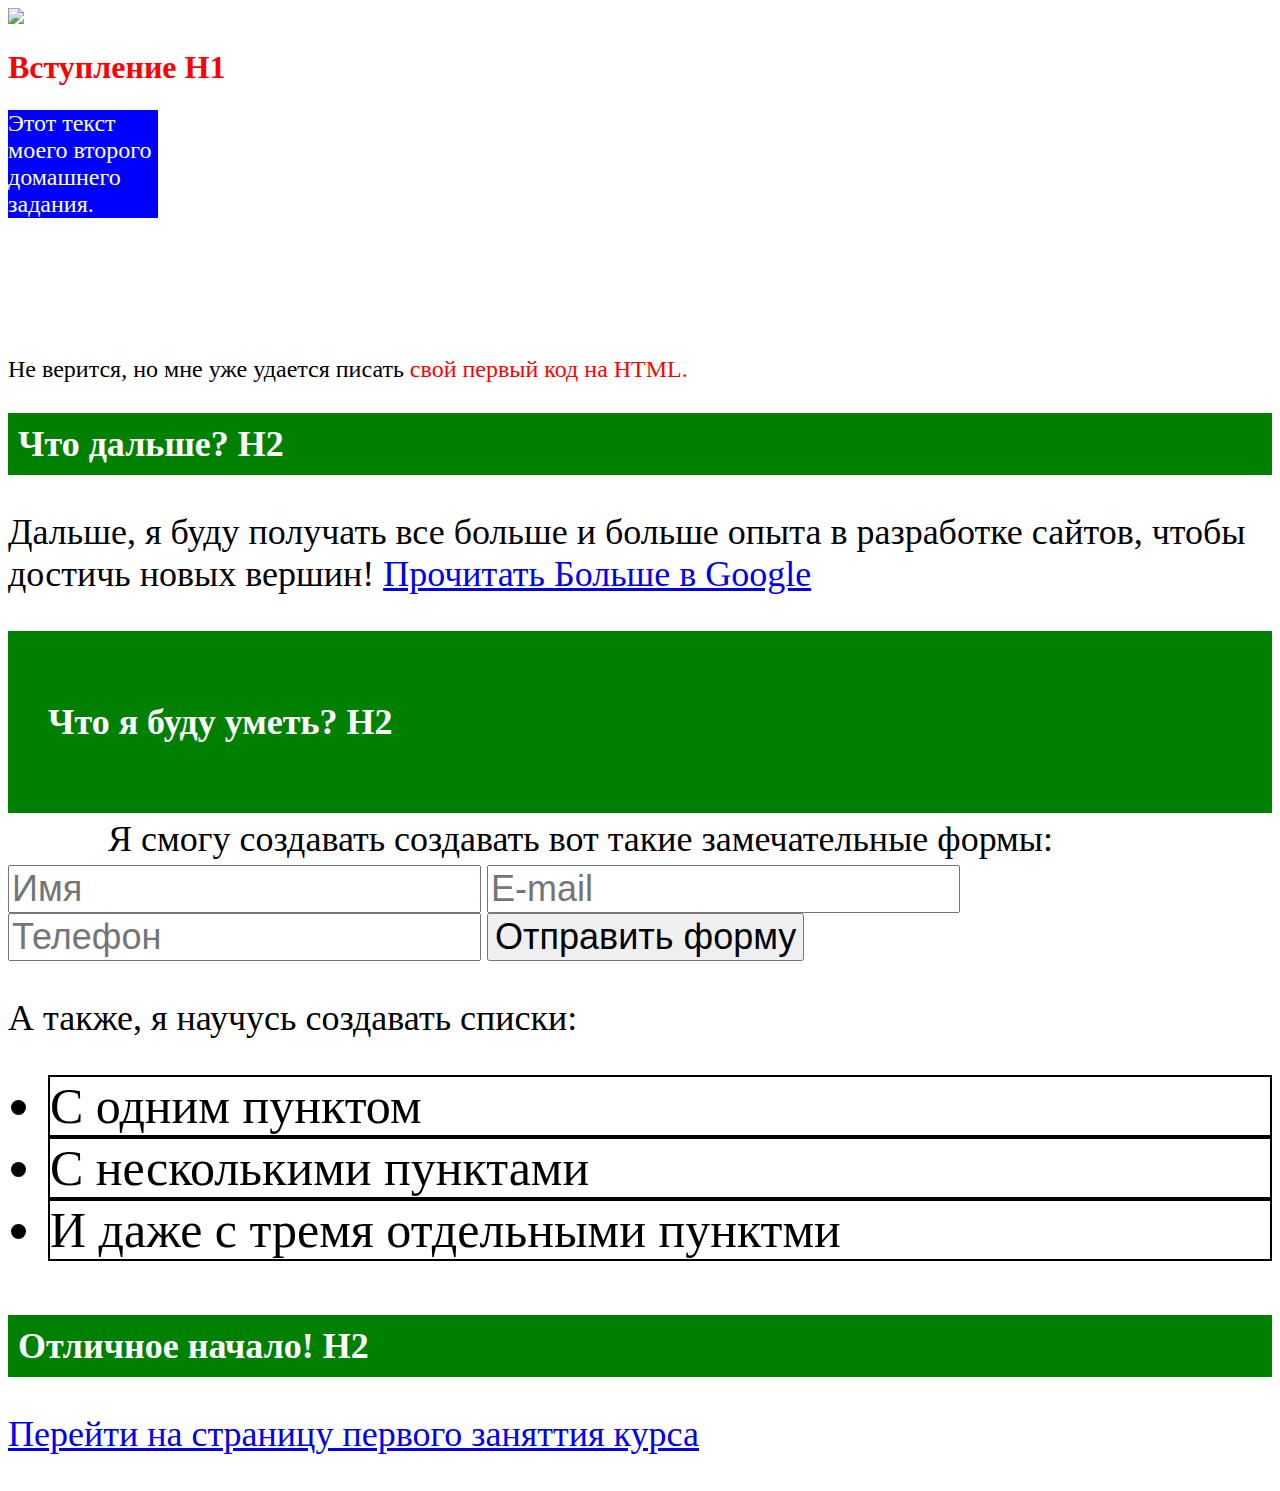
==== index.html @ b630ac78 "Add files via upload" ====
<!DOCTYPE html>
<html>
<head>
    <meta charset='utf-8'>
    <title>Page Title</title>
    <link rel="stylesheet" href="main.css">
</head>
<body>
<header>
<div class="head">
    <img src="https://wayup.in/courses/course10/lesson2/logo.jpg">
    <h1>Вступление H1</h1>
</div>
    <p class="text_p">
        Этот текст моего второго домашнего задания.
    </p>
    <br><br><br><br><br>
    <p>
        Не верится, но мне уже удается писать 
        <class class="text_p_2">
            свой первый код на HTML.
        </class></p>
</header>
<section>
    <h2>
        Что дальше? H2 
    </h2>
    <p>
        Дальше, я буду получать все больше и больше опыта в разработке сайтов, чтобы достичь новых вершин! 
        <a href="https://www.google.com">
            Прочитать Больше в Google
        </a></p>
<div class="block_H2">
    <h2>
        Что я буду уметь? H2
    </h2>
</div>
<div>
    <p class="text_p_3">
        Я смогу создавать создавать вот такие замечательные формы:
    </p>
    <form action="#">
    <input type="text" placeholder="Имя">
    <input type="email" placeholder="E-mail">
    <input type="tel" placeholder="Телефон">
    <button type="submit">Отправить форму</button>
    </form>
</div>
<div>
    <p>А также, я научусь создавать списки:</p>
    <table>
        <ul>
            <li>
                С одним пунктом
            </li>
            <li>
                С несколькими пунктами
            </li>
            <li>
                И даже с тремя отдельными пунктми
            </li>
        </ul>
    </table>
</div>
</section>
<footer>
<div>
    <h2>Отличное начало! H2</h2>
    <p><a href="https://wayup.in/cabinet/course10-13-wave/unit1/lesson1">
        Перейти на страницу первого заняттия курса
    </a></p>
</div>
</footer>
</body>
</html>
---- main.css ----
h1{
    color: red;
    font-size: 2em;
}
h2{
    background-color: green;
    color: white;
    padding: 10px;
}
li{
    border: 2px solid black;
    font-size: 50px;
}
p{
    font-size: 1.5em;
}
section{
    font-size: 1.5em;
}
footer{
    font-size: 1.5em;
}
input{
    font-size: 1.5em;
}
button{
    font-size: 1.5em;
}
.block_H2{
    padding: 30px;
    background-color:green;
}
.text_p{
    width: 150px;
    background-color:blue;
    color: white;
}
.text_p_2{
    color: red;
}
.text_p_3{
    margin: 5px 100px;
}
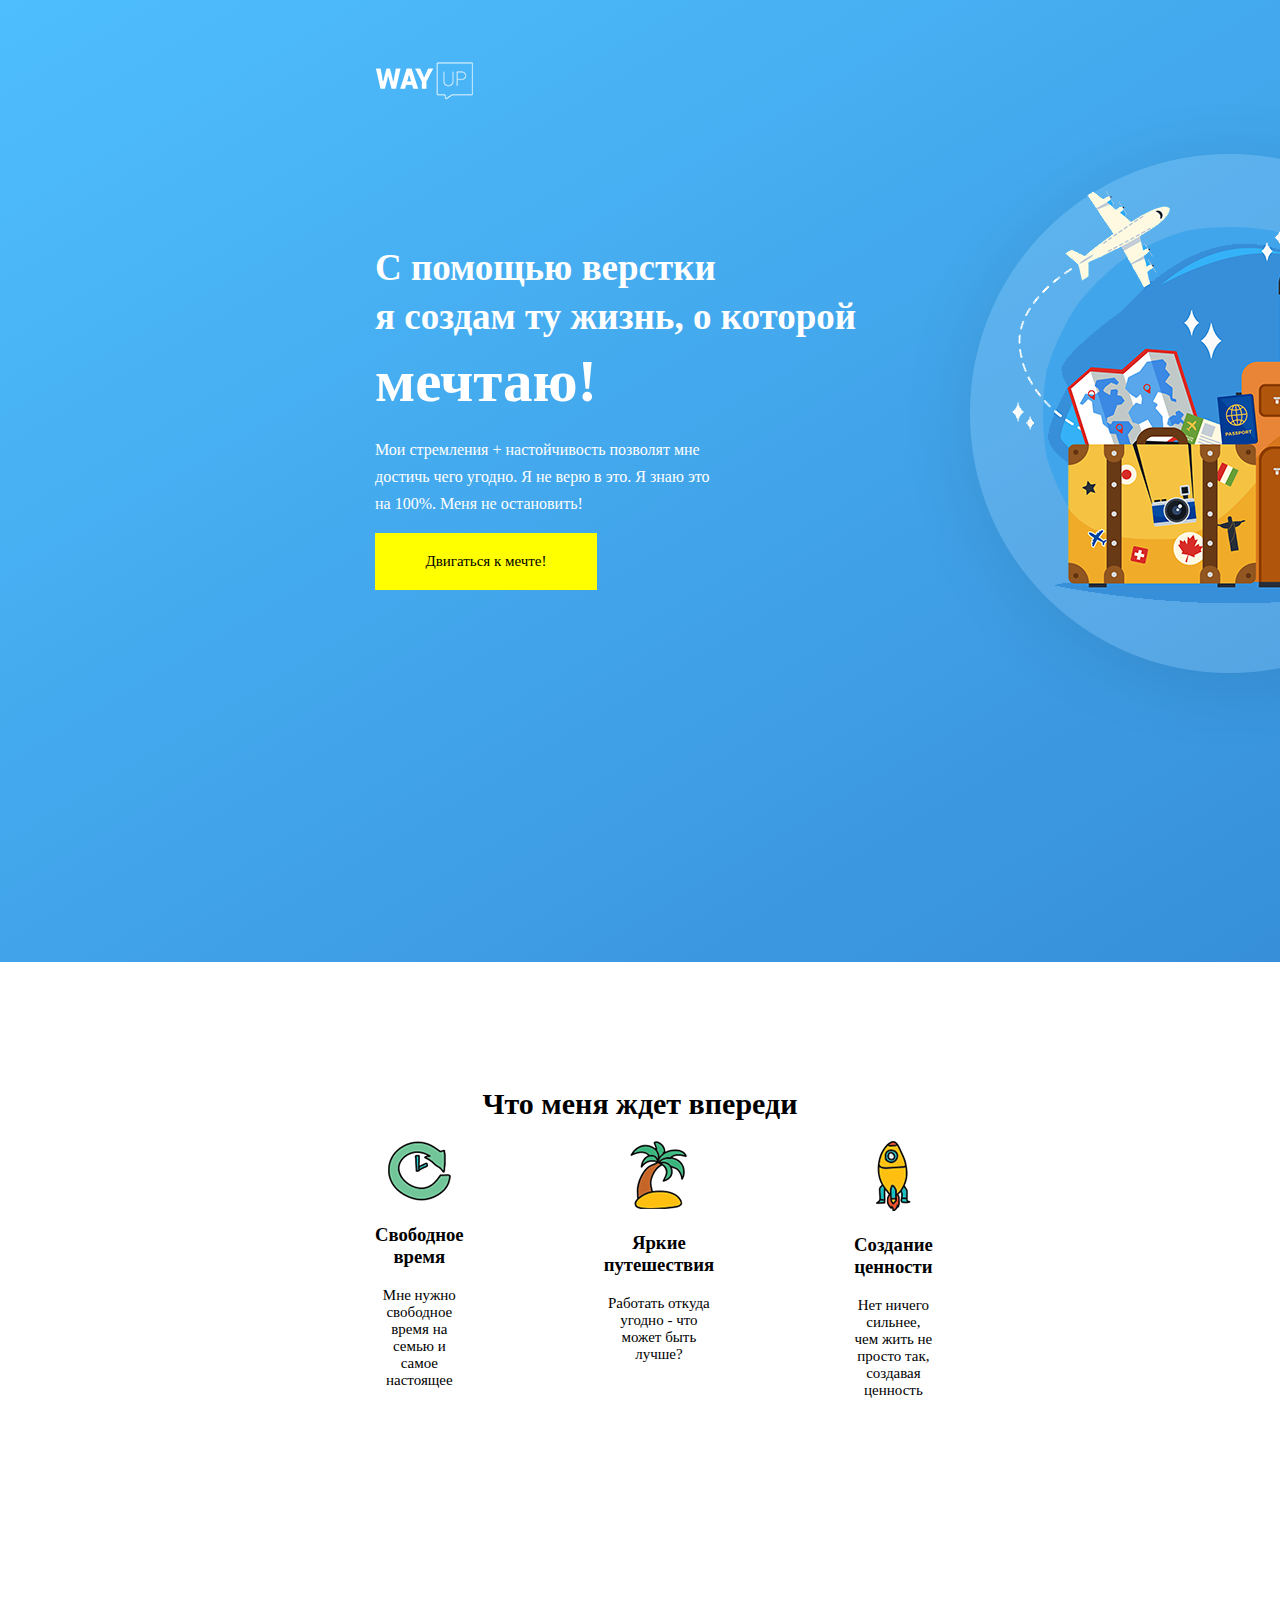
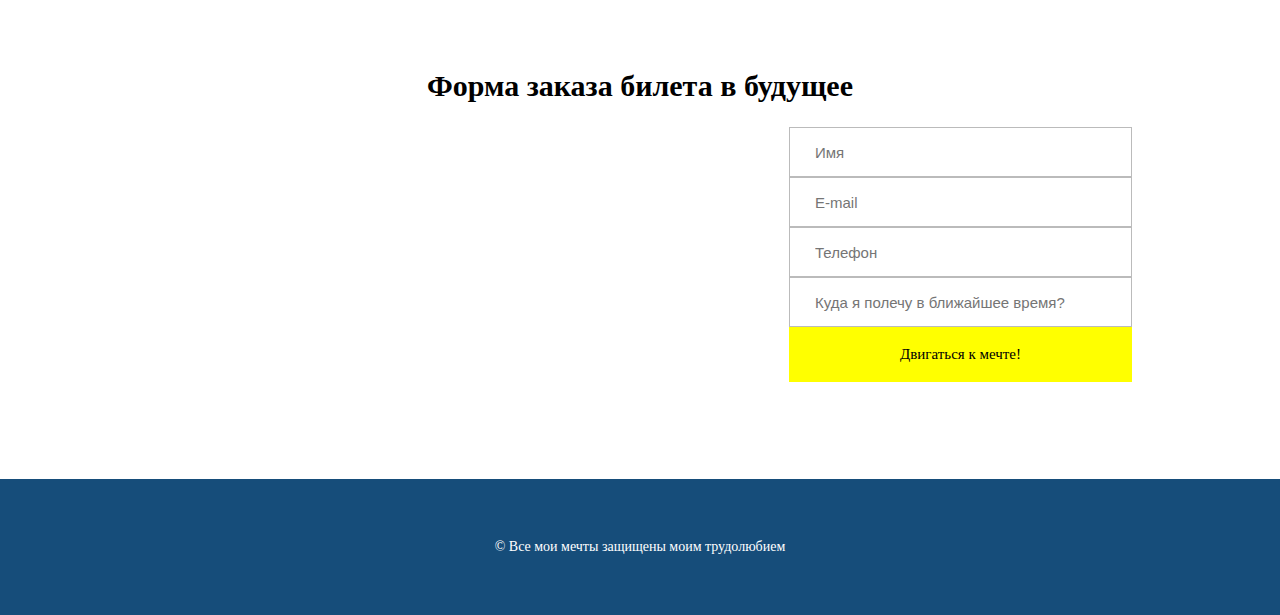
==== commit fb718b2c: "Add files via upload" ====
--- a/index.html
+++ b/index.html
@@ -2,74 +2,84 @@
 <html>
 <head>
     <meta charset='utf-8'>
+    <meta http-equiv='X-UA-Compatible' content='IE=edge'>
     <title>Page Title</title>
-    <link rel="stylesheet" href="main.css">
+    <meta name='viewport' content='width=device-width, initial-scale=1'>
+    <link rel='stylesheet' type='text/css' media='screen' href='main.css'>
 </head>
 <body>
 <header>
+<div class="site">
+                        <img src="img/logo.png">
 <div class="head">
-    <img src="https://wayup.in/courses/course10/lesson2/logo.jpg">
-    <h1>Вступление H1</h1>
+<div class="block_left">
+                        <h1 class="text_head">
+                            С помощью верстки <br> 
+                            я создам ту жизнь, о которой <br> 
+                            <span>мечтаю!</span>
+                        </h1>
+                        <p class="intro">
+                            Мои стремления + настойчивость позволят мне <br> 
+                            достичь чего угодно. Я не верю в это. Я знаю это <br>
+                            на 100%. Меня не остановить!
+                        </p>   
+                        <button class="button_head">
+                            Двигаться к мечте!
+                        </button>
 </div>
-    <p class="text_p">
-        Этот текст моего второго домашнего задания.
-    </p>
-    <br><br><br><br><br>
-    <p>
-        Не верится, но мне уже удается писать 
-        <class class="text_p_2">
-            свой первый код на HTML.
-        </class></p>
+<div class="block_right">
+                        <img src="img/129983-ORUAFL-508.png">
+</div>    
+</div>
+               
+</div>
 </header>
 <section>
-    <h2>
-        Что дальше? H2 
+    <div class="site site_2">
+    <h1 style="text-align: center; font-size: 30px;">
+        Что меня ждет впереди
+    </h1>
+<div class="block">
+<div class="block_info1">
+    <img src="img/1.png">
+    <h3>Свободное время</h3>
+    <p style="font-size: 15px;">Мне нужно свободное время на семью и самое настоящее</p>
+</div>
+<div class="block_info2">
+    <img src="img/2.png">
+    <h3>Яркие путешествия</h3>
+    <p style="font-size: 15px;">Работать откуда угодно - что может быть лучше?</p>
+</div>
+<div class="block_info3">
+    <img src="img/3.png">
+    <h3>Создание ценности</h3>
+    <p style="font-size: 15px;">Нет ничего сильнее, чем жить не просто так, создавая ценность</p>
+</div>
+</div>
+</div>
+</section>
+<section>
+<div class="site site_3">
+    <h2 style="color: black; font-size: 30px;">
+        Форма заказа билета в будущее
     </h2>
-    <p>
-        Дальше, я буду получать все больше и больше опыта в разработке сайтов, чтобы достичь новых вершин! 
-        <a href="https://www.google.com">
-            Прочитать Больше в Google
-        </a></p>
-<div class="block_H2">
-    <h2>
-        Что я буду уметь? H2
-    </h2>
-</div>
-<div>
-    <p class="text_p_3">
-        Я смогу создавать создавать вот такие замечательные формы:
-    </p>
     <form action="#">
-    <input type="text" placeholder="Имя">
-    <input type="email" placeholder="E-mail">
-    <input type="tel" placeholder="Телефон">
-    <button type="submit">Отправить форму</button>
+    <div class="form">
+        <input type="text" type="submit" placeholder="Имя">
+        <input type="email" type="submit" placeholder="E-mail">
+        <input type="number" type="submit" placeholder="Телефон">
+        <input type="text" type="submit" placeholder="Куда я полечу в ближайшее время?">
+        <button class="button_head button_form">
+            Двигаться к мечте!
+        </button>
+    </div>
     </form>
-</div>
-<div>
-    <p>А также, я научусь создавать списки:</p>
-    <table>
-        <ul>
-            <li>
-                С одним пунктом
-            </li>
-            <li>
-                С несколькими пунктами
-            </li>
-            <li>
-                И даже с тремя отдельными пунктми
-            </li>
-        </ul>
-    </table>
 </div>
 </section>
 <footer>
-<div>
-    <h2>Отличное начало! H2</h2>
-    <p><a href="https://wayup.in/cabinet/course10-13-wave/unit1/lesson1">
-        Перейти на страницу первого заняттия курса
-    </a></p>
-</div>
+    <p class="footer">
+    © Все мои мечты защищены моим трудолюбием
+    </p>
 </footer>
 </body>
 </html>--- a/main.css
+++ b/main.css
@@ -1,43 +1,108 @@
-h1{
-    color: red;
-    font-size: 2em;
+body{
+    padding: 0 0;
+    margin: 0 0;
+    font-family: "OpenSans";
+    font-weight: Regular;
 }
-h2{
-    background-color: green;
-    color: white;
-    padding: 10px;
+h1 h2 h3 h4 h5 h6{
+    font-family: "Ubuntu";
+    font-weight: bold;
 }
-li{
-    border: 2px solid black;
-    font-size: 50px;
+header{
+        background-image: -moz-linear-gradient( 121deg, rgb(55,143,217) 0%, rgb(78,190,254) 100%);
+        background-image: -webkit-linear-gradient( 121deg, rgb(55,143,217) 0%, rgb(78,190,254) 100%);
+        background-image: -ms-linear-gradient( 121deg, rgb(55,143,217) 0%, rgb(78,190,254) 100%);
 }
-p{
-    font-size: 1.5em;
+.site{
+    padding: 0 375px;
+    padding-top: 62px;
+    padding-bottom: 213px;
 }
-section{
-    font-size: 1.5em;
+.head{
+    display: flex;
+    justify-content: space-between;
+}
+.text_head{
+    font-size: 37px;
+    font-family: "Ubuntu";
+    color: rgb(255, 255, 255);
+    font-weight: bold;
+    line-height: 1.324;
+    font-size: 37px;
+    margin-bottom: 0;
+    margin-top: 140px;
+    width: 534px;
+}
+.text_head span{
+    font-size: 59px;
+}
+.intro{
+    font-size: 16px;
+    color: rgb(255, 255, 255);
+    line-height: 1.688;
+    font-size: 16px;
+  }
+.button_head{
+    width: 222px;
+    height: 57px;
+    background-color: yellow;
+    font-family: "Montserrat";
+    color: rgb(0, 0, 0);
+    font-weight: Black;
+    border: none;
+    font-size: 15px;
+}
+.block{
+    display: flex;
+}
+h3{
+    text-align: center;
+}
+.block_info1{
+    text-align: center;
+}
+.block_info2{
+    text-align: center;
+    margin: 0 140px;
+}
+.block_info3{
+    text-align: center;
+}
+.site_2{
+    padding-top: 105px;
+    padding-bottom: 120px;
+}
+.site_3{
+    color: #ecf3f8;
+    padding-top: 110px;
+    padding-bottom: 97px;
+    text-align: center;
+    display: block;
+}
+input{
+    display: block;
+    margin: 0 414px;
+    height: 46px;
+    width: 314px;
+    border: 1px solid #bbbbbb;
+    font-size: 15px;
+    color: #a6a5a9;
+    padding-left: 25px;
+}
+.button_form{
+    background-color:ffd429;
+    width: 343px;
+    height: 55px;
+    margin: 0 414px;
+}
+.footer{
+    text-align: center;
+    font-size: 14px;
+    margin: 0 0;
+    padding: 60px 0;
+    color:white;
 }
 footer{
-    font-size: 1.5em;
-}
-input{
-    font-size: 1.5em;
-}
-button{
-    font-size: 1.5em;
-}
-.block_H2{
-    padding: 30px;
-    background-color:green;
-}
-.text_p{
-    width: 150px;
-    background-color:blue;
-    color: white;
-}
-.text_p_2{
-    color: red;
-}
-.text_p_3{
-    margin: 5px 100px;
-}
+    background-color: #164d7a;
+    margin: 0 0;
+}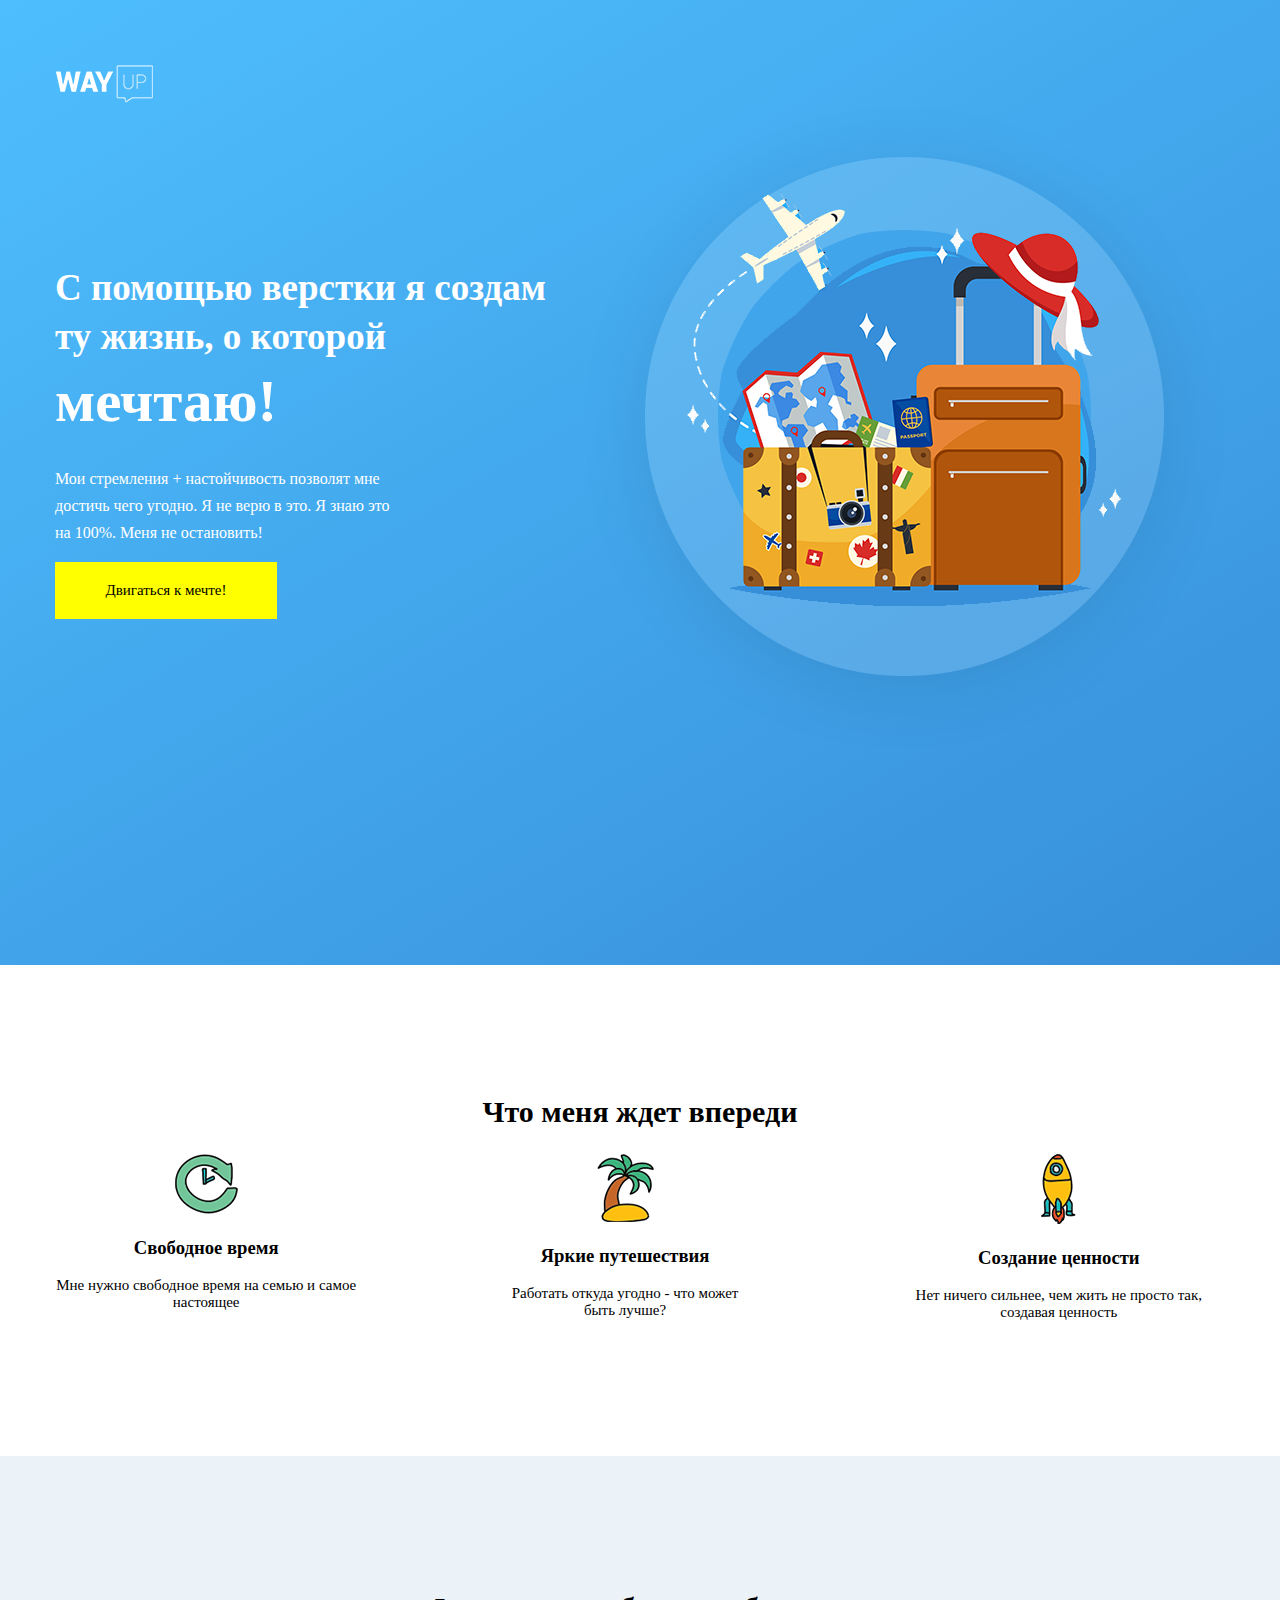
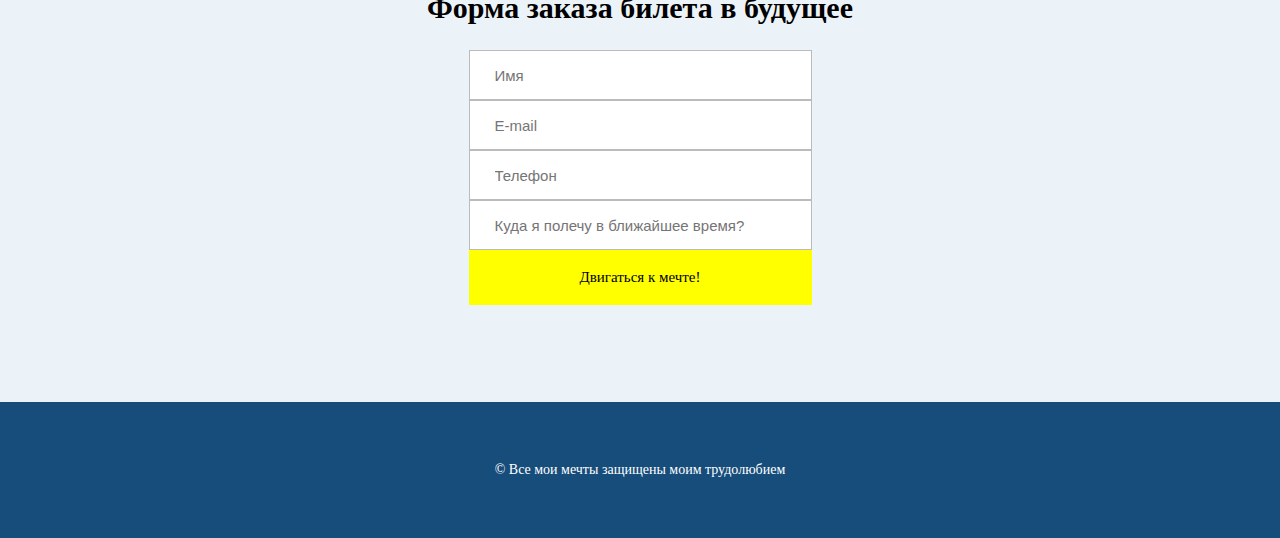
==== commit f155cada: "Add files via upload" ====
--- a/index.html
+++ b/index.html
@@ -14,8 +14,8 @@
 <div class="head">
 <div class="block_left">
                         <h1 class="text_head">
-                            С помощью верстки <br> 
-                            я создам ту жизнь, о которой <br> 
+                            С помощью верстки
+                            я создам ту жизнь, о которой
                             <span>мечтаю!</span>
                         </h1>
                         <p class="intro">
@@ -36,9 +36,9 @@
 </header>
 <section>
     <div class="site site_2">
-    <h1 style="text-align: center; font-size: 30px;">
+    <h2 style="text-align: center; font-size: 30px;">
         Что меня ждет впереди
-    </h1>
+    </h2>
 <div class="block">
 <div class="block_info1">
     <img src="img/1.png">
@@ -58,13 +58,12 @@
 </div>
 </div>
 </section>
-<section>
+<section class="block_section_3">
 <div class="site site_3">
     <h2 style="color: black; font-size: 30px;">
         Форма заказа билета в будущее
     </h2>
     <form action="#">
-    <div class="form">
         <input type="text" type="submit" placeholder="Имя">
         <input type="email" type="submit" placeholder="E-mail">
         <input type="number" type="submit" placeholder="Телефон">
@@ -72,7 +71,6 @@
         <button class="button_head button_form">
             Двигаться к мечте!
         </button>
-    </div>
     </form>
 </div>
 </section>
--- a/main.css
+++ b/main.css
@@ -14,13 +14,15 @@
         background-image: -ms-linear-gradient( 121deg, rgb(55,143,217) 0%, rgb(78,190,254) 100%);
 }
 .site{
-    padding: 0 375px;
-    padding-top: 62px;
+    width: 1170px; 
+    margin: 0 auto;
+    padding-top: 65px;
     padding-bottom: 213px;
 }
 .head{
     display: flex;
     justify-content: space-between;
+    align-items:center;
 }
 .text_head{
     font-size: 37px;
@@ -29,9 +31,7 @@
     font-weight: bold;
     line-height: 1.324;
     font-size: 37px;
-    margin-bottom: 0;
-    margin-top: 140px;
-    width: 534px;
+    width: 540/px;
 }
 .text_head span{
     font-size: 59px;
@@ -41,6 +41,7 @@
     color: rgb(255, 255, 255);
     line-height: 1.688;
     font-size: 16px;
+    width: 400px;
   }
 .button_head{
     width: 222px;
@@ -79,9 +80,17 @@
     text-align: center;
     display: block;
 }
+.block_section_3{
+    background-color: #ecf3f8;
+}
+form{
+    display:flex;
+    flex-direction: column;
+    align-items: center;
+}
 input{
     display: block;
-    margin: 0 414px;
+    margin: 0 auto;
     height: 46px;
     width: 314px;
     border: 1px solid #bbbbbb;
@@ -93,7 +102,7 @@
     background-color:ffd429;
     width: 343px;
     height: 55px;
-    margin: 0 414px;
+    margin: 0 auto;
 }
 .footer{
     text-align: center;
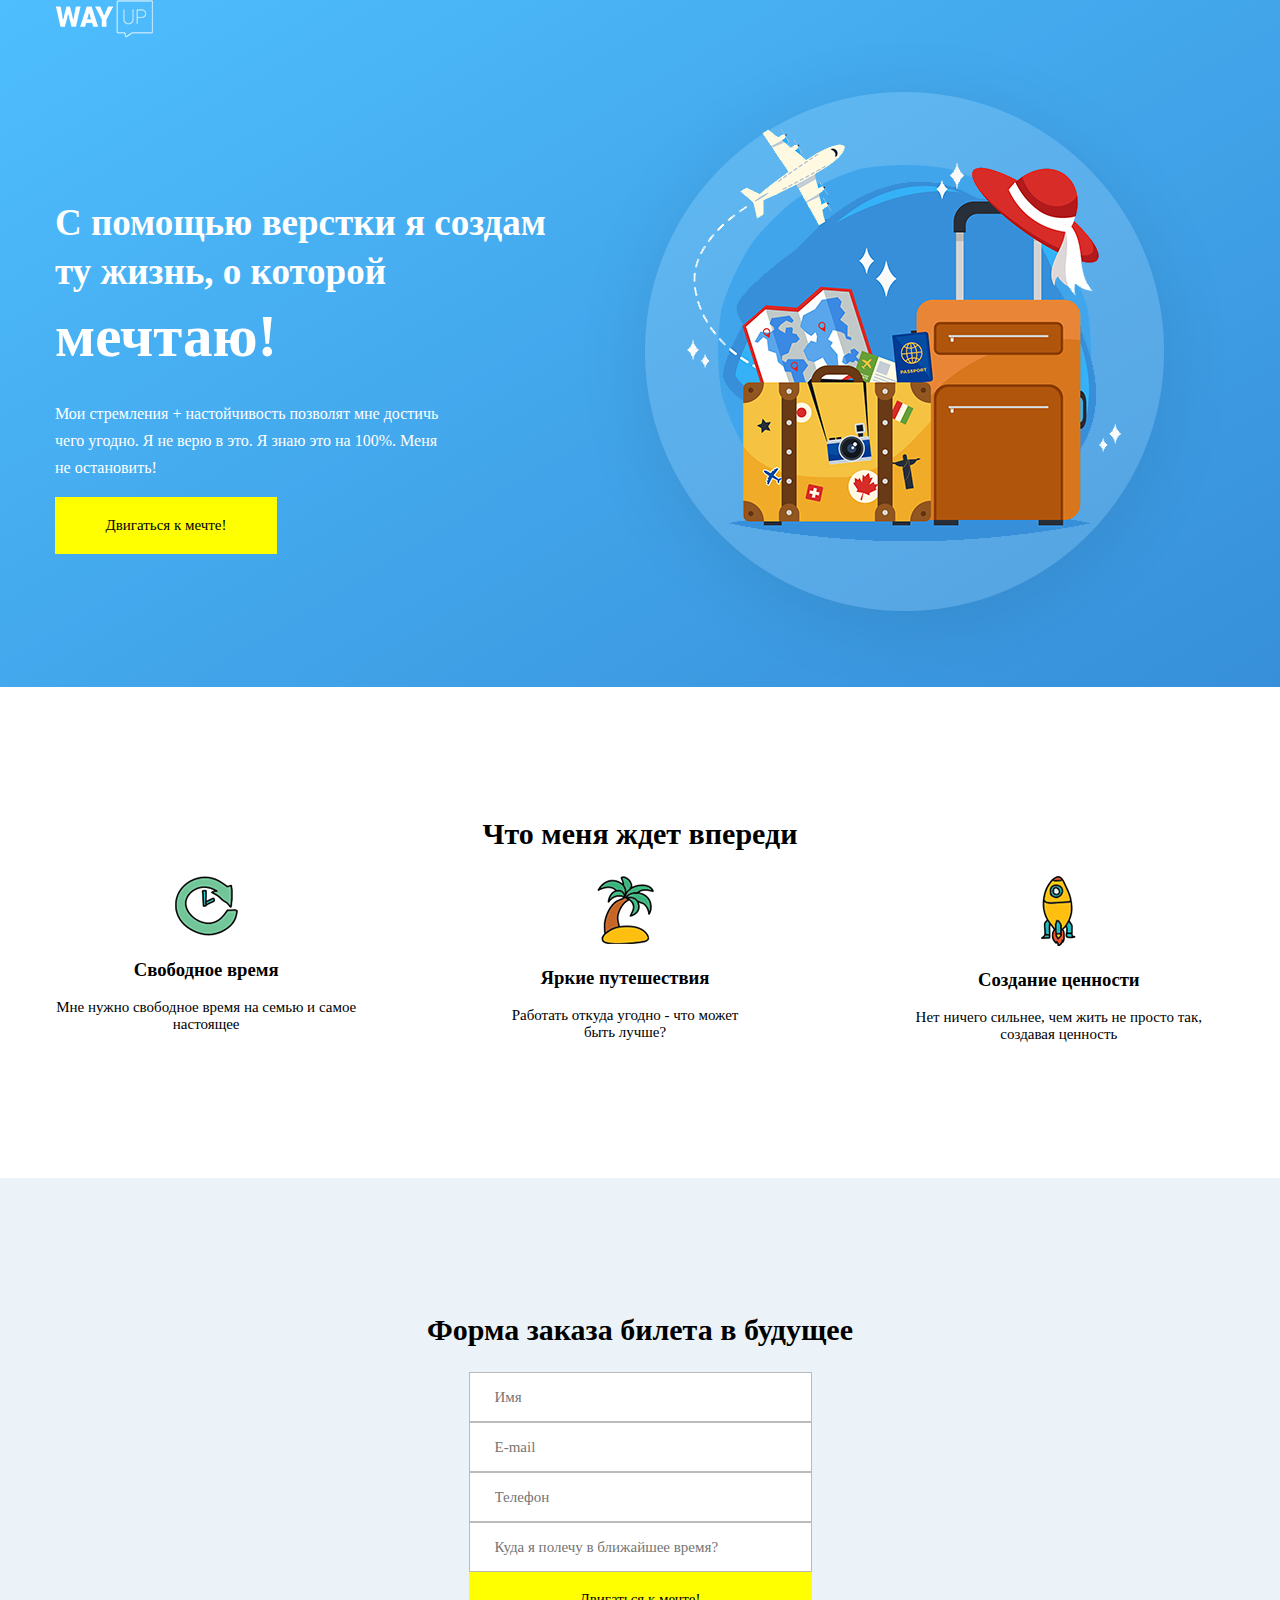
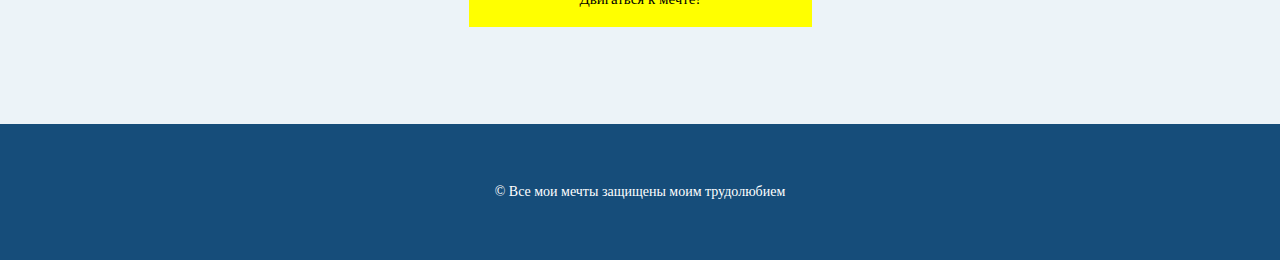
==== commit 87128cd1: "Add files via upload" ====
--- a/index.html
+++ b/index.html
@@ -19,8 +19,8 @@
                             <span>мечтаю!</span>
                         </h1>
                         <p class="intro">
-                            Мои стремления + настойчивость позволят мне <br> 
-                            достичь чего угодно. Я не верю в это. Я знаю это <br>
+                            Мои стремления + настойчивость позволят мне 
+                            достичь чего угодно. Я не верю в это. Я знаю это
                             на 100%. Меня не остановить!
                         </p>   
                         <button class="button_head">
@@ -75,9 +75,11 @@
 </div>
 </section>
 <footer>
+    <div class="floor">
     <p class="footer">
     © Все мои мечты защищены моим трудолюбием
     </p>
+    </div>
 </footer>
 </body>
 </html>--- a/main.css
+++ b/main.css
@@ -6,7 +6,7 @@
 }
 h1 h2 h3 h4 h5 h6{
     font-family: "Ubuntu";
-    font-weight: bold;
+    font-weight: 700;
 }
 header{
         background-image: -moz-linear-gradient( 121deg, rgb(55,143,217) 0%, rgb(78,190,254) 100%);
@@ -16,8 +16,6 @@
 .site{
     width: 1170px; 
     margin: 0 auto;
-    padding-top: 65px;
-    padding-bottom: 213px;
 }
 .head{
     display: flex;
@@ -97,6 +95,8 @@
     font-size: 15px;
     color: #a6a5a9;
     padding-left: 25px;
+    font-family: "Ubuntu";
+    font-weight: 400;
 }
 .button_form{
     background-color:ffd429;
@@ -108,10 +108,11 @@
     text-align: center;
     font-size: 14px;
     margin: 0 0;
-    padding: 60px 0;
     color:white;
 }
 footer{
     background-color: #164d7a;
     margin: 0 0;
+    padding-top: 60px;
+    padding-bottom: 60px;
 }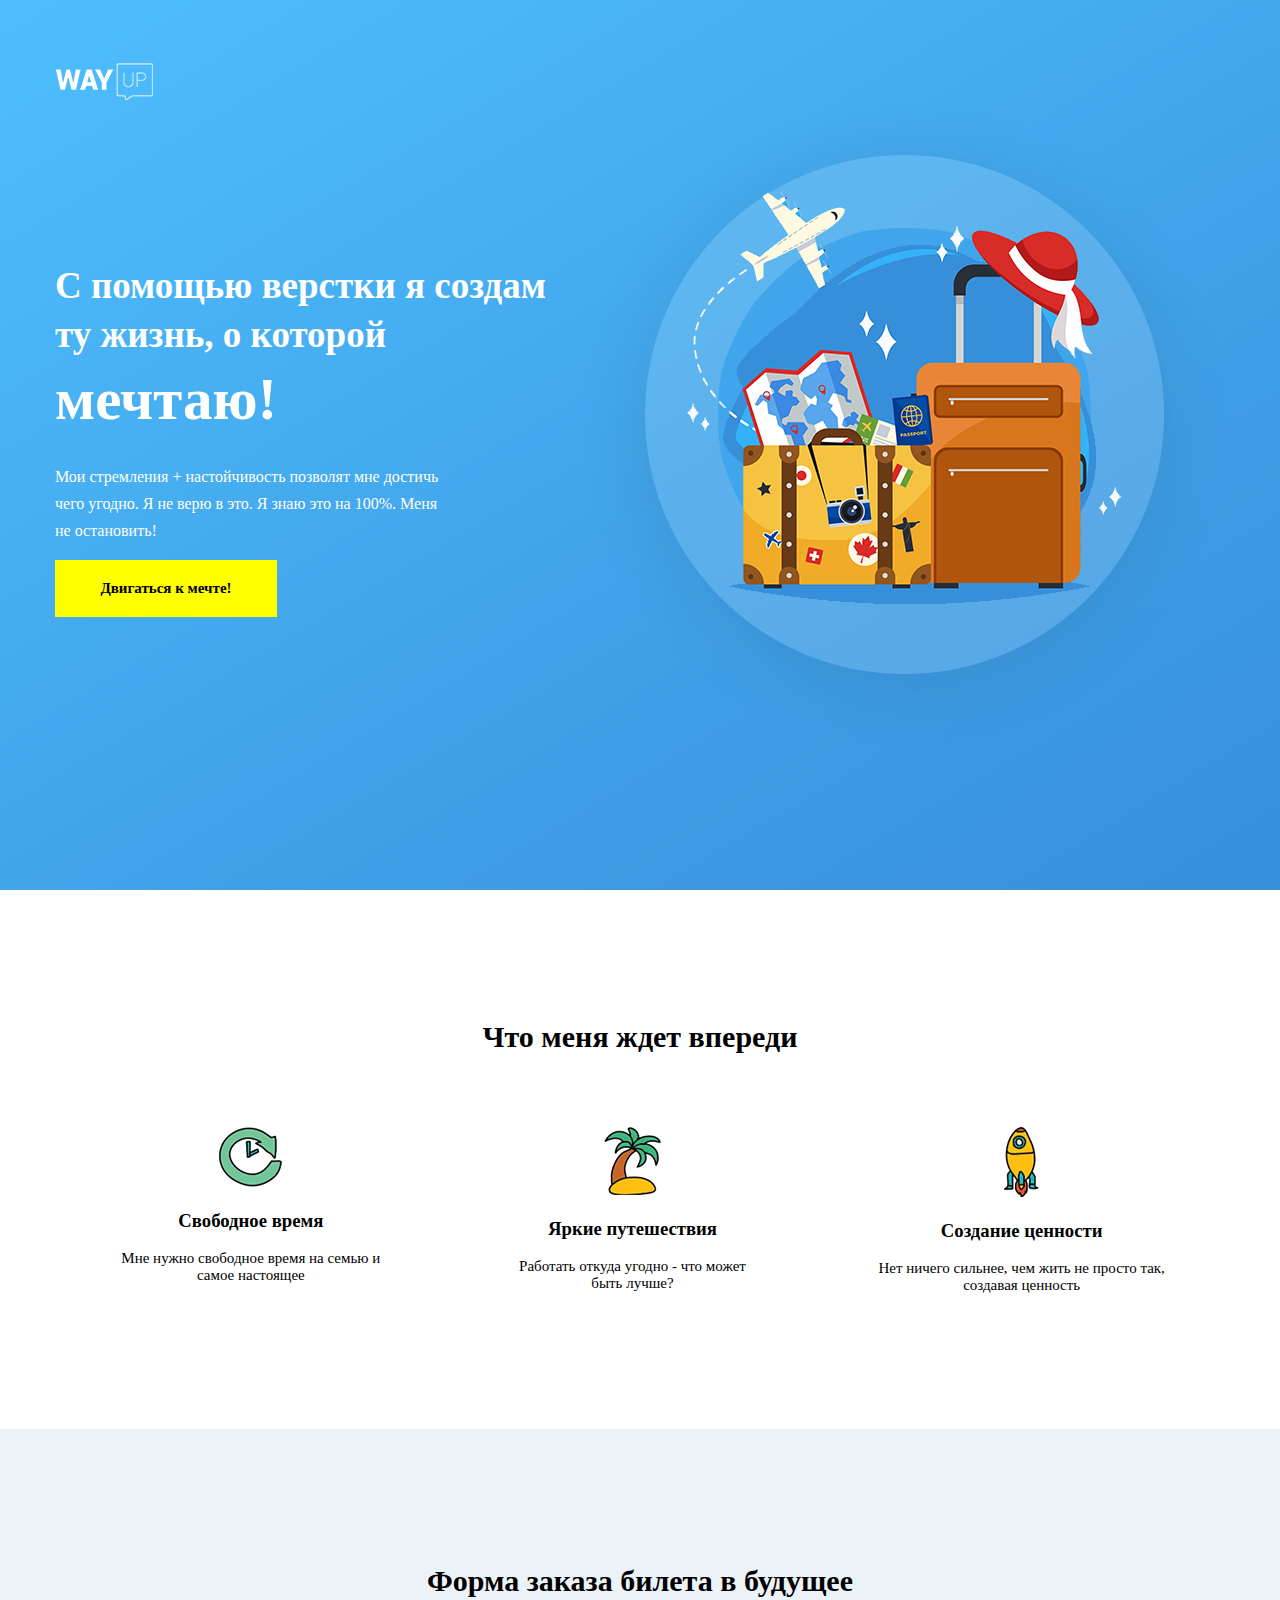
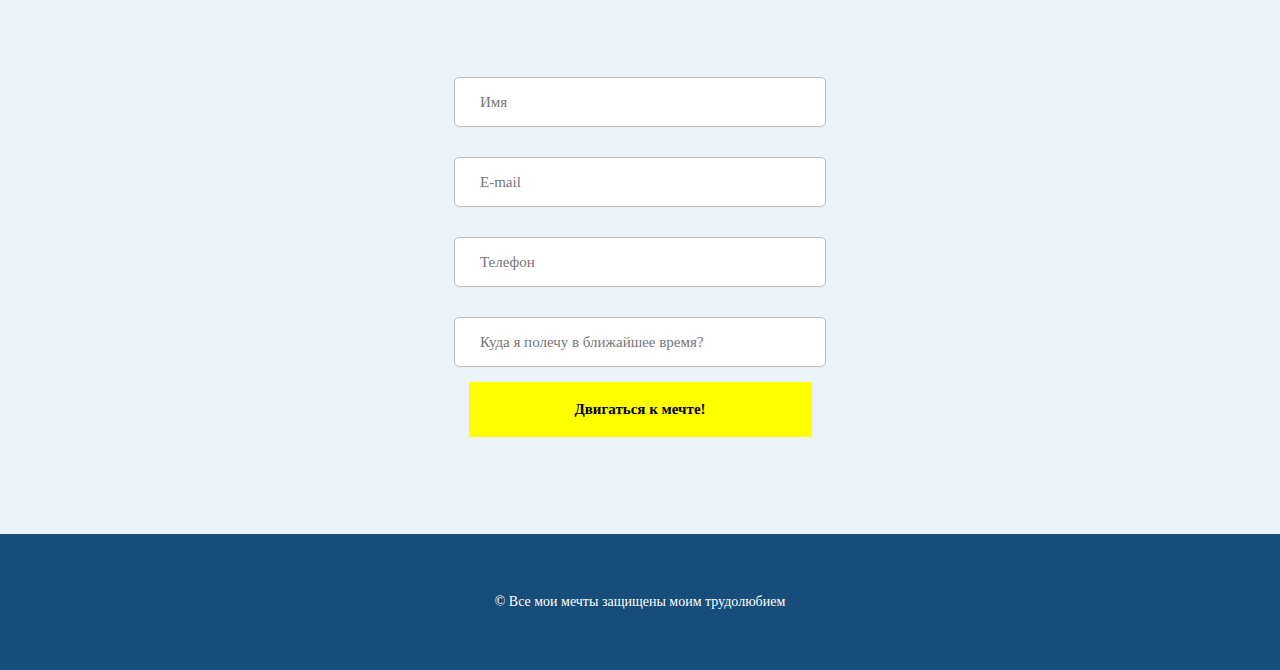
==== commit 93b2f3f6: "Add files via upload" ====
--- a/index.html
+++ b/index.html
@@ -6,6 +6,7 @@
     <title>Page Title</title>
     <meta name='viewport' content='width=device-width, initial-scale=1'>
     <link rel='stylesheet' type='text/css' media='screen' href='main.css'>
+    <link href="https://cdn.jsdelivr.net/npm/bootstrap@5.1.1/dist/css/bootstrap.min.css" rel="stylesheet" integrity="sha384-F3w7mX95PdgyTmZZMECAngseQB83DfGTowi0iMjiWaeVhAn4FJkqJByhZMI3AhiU" crossorigin="anonymous">
 </head>
 <body>
 <header>
@@ -28,7 +29,7 @@
                         </button>
 </div>
 <div class="block_right">
-                        <img src="img/129983-ORUAFL-508.png">
+                        <img class="head_img" src="img/129983-ORUAFL-508.png">
 </div>    
 </div>
                
@@ -36,7 +37,7 @@
 </header>
 <section>
     <div class="site site_2">
-    <h2 style="text-align: center; font-size: 30px;">
+    <h2  class="text_head_2">
         Что меня ждет впереди
     </h2>
 <div class="block">
@@ -60,14 +61,14 @@
 </section>
 <section class="block_section_3">
 <div class="site site_3">
-    <h2 style="color: black; font-size: 30px;">
+    <h2 style="color: black; font-size: 30px; margin-bottom: 64px;">
         Форма заказа билета в будущее
     </h2>
     <form action="#">
-        <input type="text" type="submit" placeholder="Имя">
-        <input type="email" type="submit" placeholder="E-mail">
-        <input type="number" type="submit" placeholder="Телефон">
-        <input type="text" type="submit" placeholder="Куда я полечу в ближайшее время?">
+        <input class="input" type="text" type="submit" placeholder="Имя">
+        <input class="input" type="email" type="submit" placeholder="E-mail">
+        <input class="input" type="number" type="submit" placeholder="Телефон">
+        <input class="input" type="text" type="submit" placeholder="Куда я полечу в ближайшее время?">
         <button class="button_head button_form">
             Двигаться к мечте!
         </button>
--- a/main.css
+++ b/main.css
@@ -2,9 +2,17 @@
     padding: 0 0;
     margin: 0 0;
     font-family: "OpenSans";
-    font-weight: Regular;
+    font-weight: 400;
 }
-h1 h2 h3 h4 h5 h6{
+h1{
+    font-family: "Ubuntu";
+    font-weight: 700;
+}
+h2{
+    font-family: "Ubuntu";
+    font-weight: 700;
+}
+h3{
     font-family: "Ubuntu";
     font-weight: 700;
 }
@@ -16,6 +24,8 @@
 .site{
     width: 1170px; 
     margin: 0 auto;
+    padding-top: 63px;
+    padding-bottom: 140px;
 }
 .head{
     display: flex;
@@ -24,9 +34,7 @@
 }
 .text_head{
     font-size: 37px;
-    font-family: "Ubuntu";
     color: rgb(255, 255, 255);
-    font-weight: bold;
     line-height: 1.324;
     font-size: 37px;
     width: 540/px;
@@ -47,25 +55,36 @@
     background-color: yellow;
     font-family: "Montserrat";
     color: rgb(0, 0, 0);
-    font-weight: Black;
+    font-weight: 700;
     border: none;
     font-size: 15px;
 }
 .block{
     display: flex;
+    margin: 0 auto;
 }
 h3{
     text-align: center;
 }
+.text_head_2{
+    text-align: center; 
+    font-size: 30px; 
+    margin-bottom: 73px;
+}
 .block_info1{
     text-align: center;
+    margin: 0 auto;
+    width: 280px;
 }
 .block_info2{
     text-align: center;
-    margin: 0 140px;
+    margin: 0 auto;
+    width: 260px;
 }
 .block_info3{
     text-align: center;
+    margin: 0 auto;
+    width: 295px;
 }
 .site_2{
     padding-top: 105px;
@@ -90,19 +109,24 @@
     display: block;
     margin: 0 auto;
     height: 46px;
-    width: 314px;
+    width: 343px;
     border: 1px solid #bbbbbb;
+    border-radius: 5px;
     font-size: 15px;
     color: #a6a5a9;
     padding-left: 25px;
     font-family: "Ubuntu";
     font-weight: 400;
+    margin: 15px;
+}
+.input{
+    margin-bottom: 15px;
 }
 .button_form{
     background-color:ffd429;
     width: 343px;
     height: 55px;
-    margin: 0 auto;
+    margin: 0 0;
 }
 .footer{
     text-align: center;
@@ -115,4 +139,51 @@
     margin: 0 0;
     padding-top: 60px;
     padding-bottom: 60px;
+}
+@media screen and (max-width: 1200px) {
+    .site{
+        width:960px;
+    }
+    .head_img{
+        width: 550px;
+        height: 550px;
+    }
+}
+@media screen and (max-width: 992px) {
+    .site{
+        width:720px;
+    }
+    .head{
+        display: block;
+    }
+    .block{
+        display: block;
+    }
+}
+@media screen and (max-width: 768px) {
+    .site{
+        width:540px;
+    }
+}
+@media screen and (max-width: 576px) {
+    .site{
+        width:90%;
+    }
+    .intro{
+        width: 310px;
+    }
+    .head_img{
+        width: 310px;
+        height: 310px;
+    }
+    input{
+        width: 310px;
+    }
+    .button_form{
+        width:  310px;
+        margin: 0 0;
+    }
+    .footer{
+        width: 310px;
+    }
 }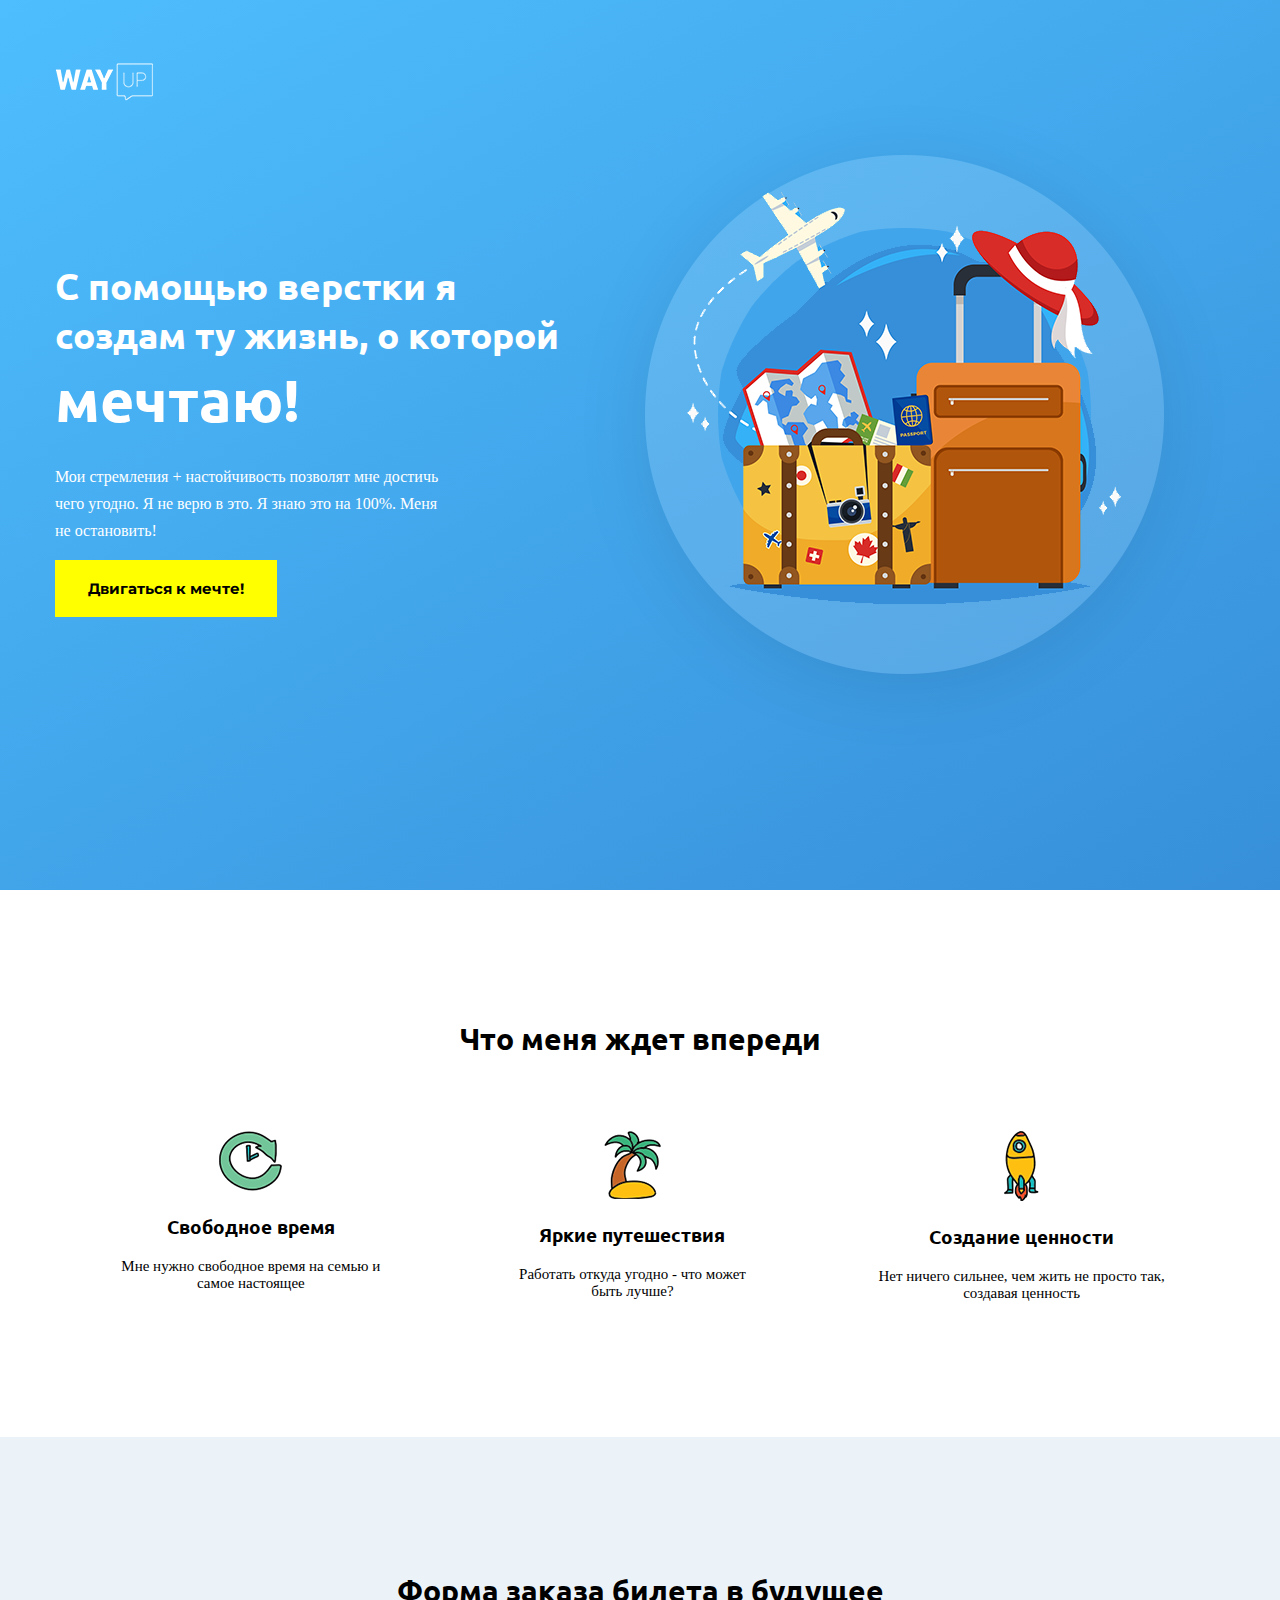
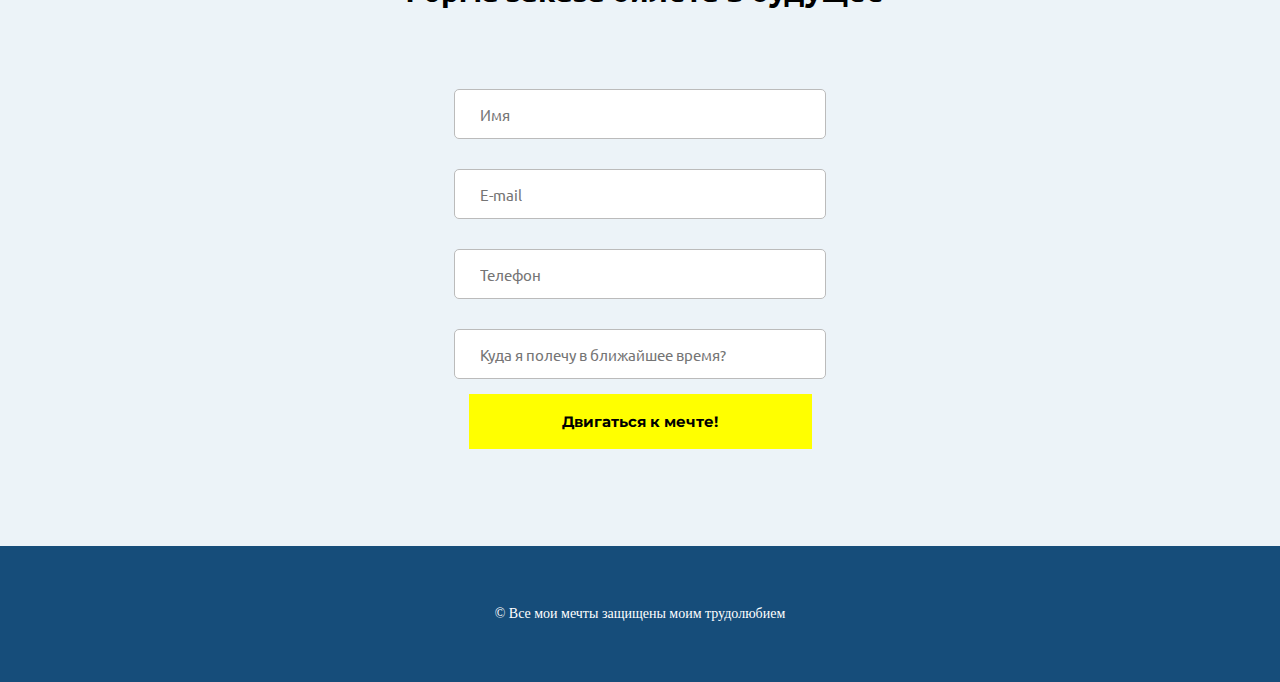
==== commit b3b916be: "Add files via upload" ====
--- a/index.html
+++ b/index.html
@@ -7,6 +7,9 @@
     <meta name='viewport' content='width=device-width, initial-scale=1'>
     <link rel='stylesheet' type='text/css' media='screen' href='main.css'>
     <link href="https://cdn.jsdelivr.net/npm/bootstrap@5.1.1/dist/css/bootstrap.min.css" rel="stylesheet" integrity="sha384-F3w7mX95PdgyTmZZMECAngseQB83DfGTowi0iMjiWaeVhAn4FJkqJByhZMI3AhiU" crossorigin="anonymous">
+    <link href="https://fonts.googleapis.com/css?family=Open+Sans:300,regular,500,600,700,800,300italic,italic,500italic,600italic,700italic,800italic" rel="stylesheet" />
+    <link href="https://fonts.googleapis.com/css?family=Ubuntu:300,300italic,regular,italic,500,500italic,700,700italic" rel="stylesheet" />
+    <link href="https://fonts.googleapis.com/css?family=Montserrat:100,100italic,200,200italic,300,300italic,regular,italic,500,500italic,600,600italic,700,700italic,800,800italic,900,900italic" rel="stylesheet" />
 </head>
 <body>
 <header>
